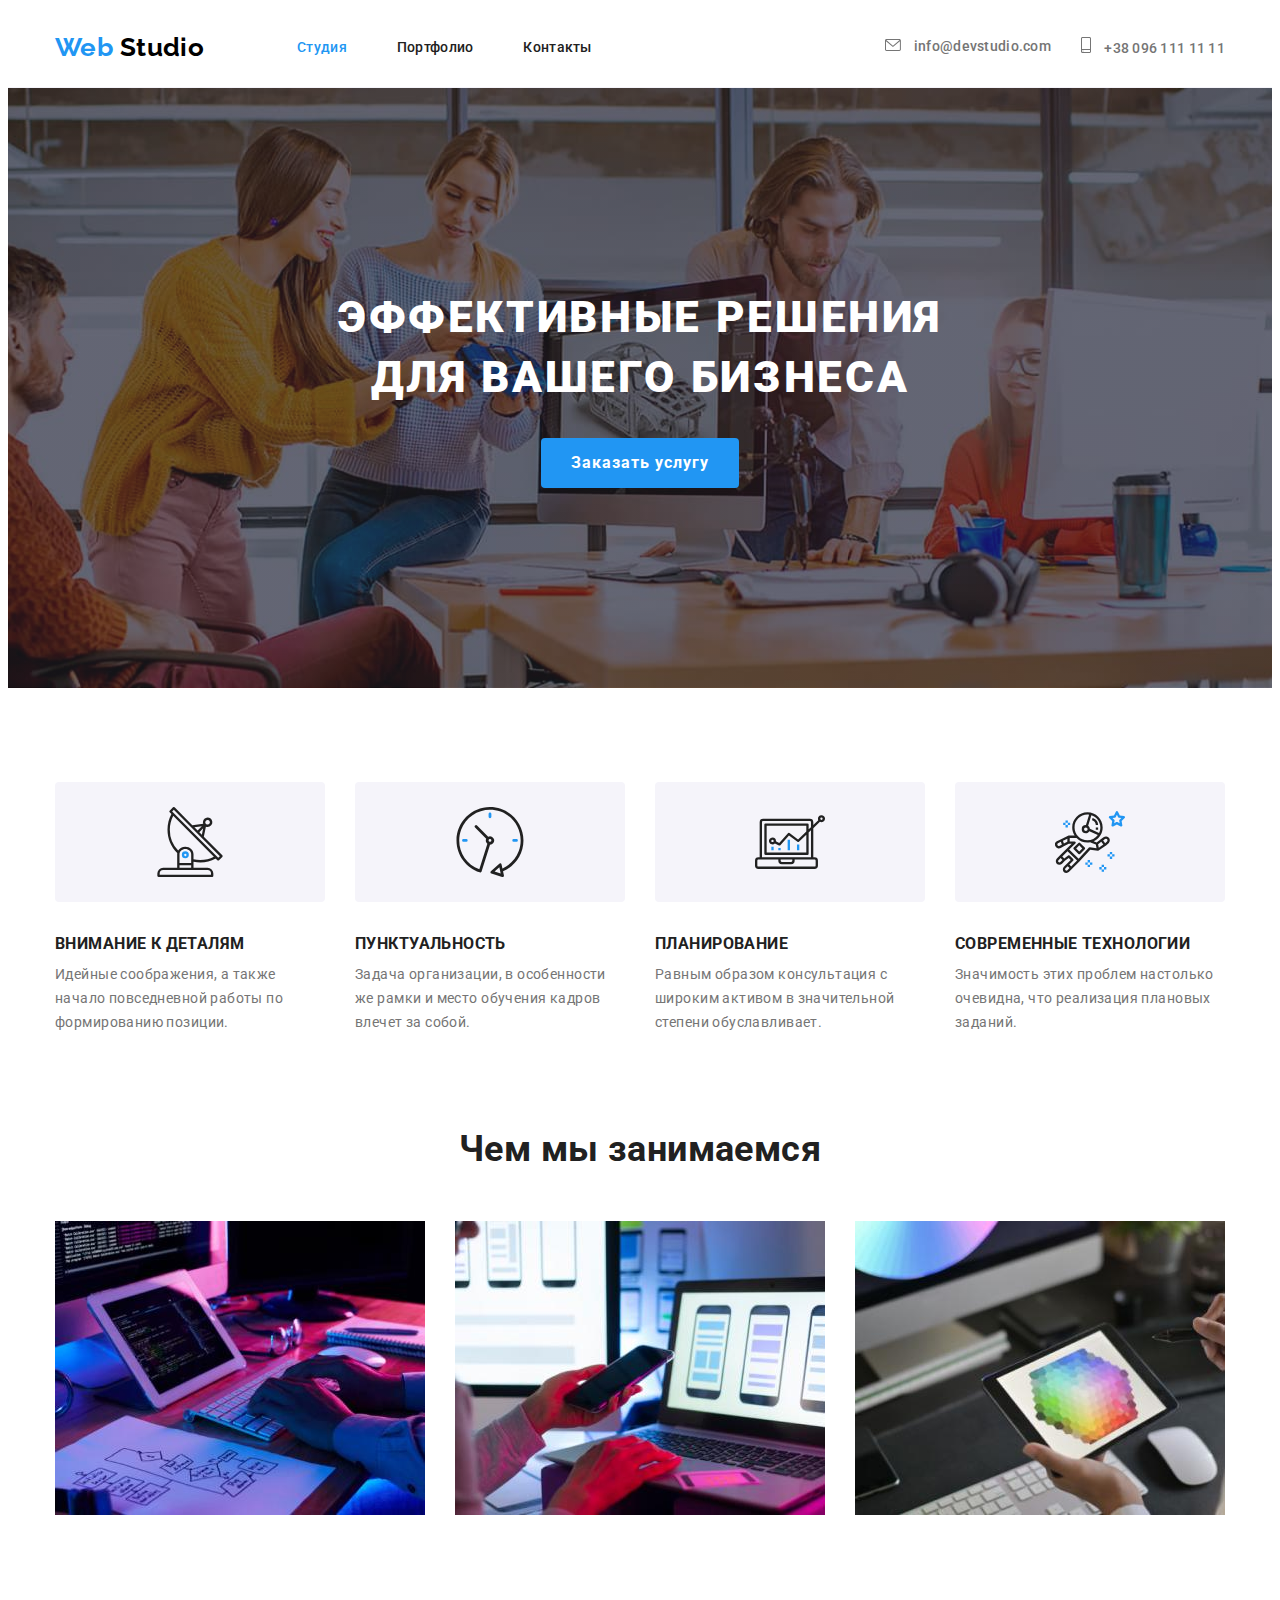
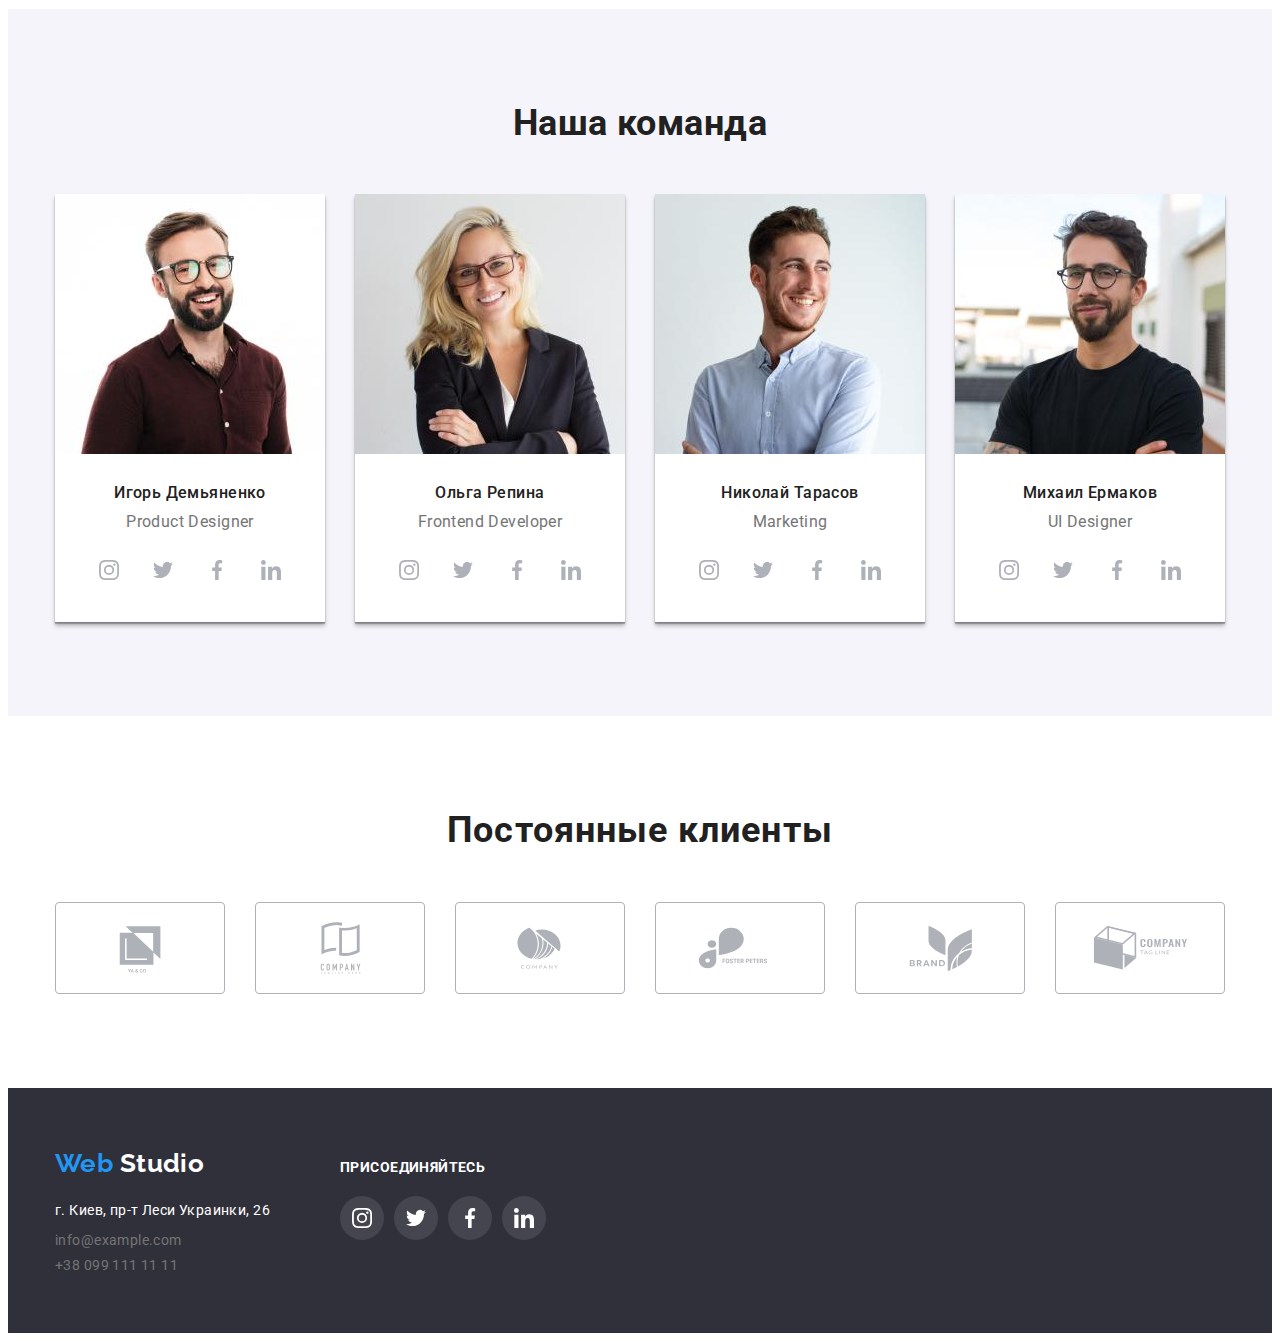
==== index.html @ a91c990f "Клон ДЗ 4" ====
<!DOCTYPE html>
<html lang="ru">
	<head>
		<meta charset="UTF-8" />
		<meta http-equiv="X-UA-Compatible" content="IE=edge" />
		<meta name="viewport" content="width=device-width, initial-scale=1.0" />
		<title>Document</title>
		<link
			href="https://fonts.googleapis.com/css2?family=Raleway:wght@700&family=Roboto:wght@400;500;700;900&display=swap"
			rel="stylesheet"
		/>
		<link rel="stylesheet" href="https://github.com/sindresorhus/modern-normalize/blob/main/modern-normalize.css" />
		<link rel="stylesheet" href="./css/styles.css" />
	</head>

	<body>
		<!----- Хедер ----->
		<header class="header">
			<div class="container">
				<nav class="nav-container">
					<a class="logo logo-header" href="./index.html">
						Web
						<span>Studio</span>
					</a>
					<ul class="site-nav">
						<li class="item">
							<a class="link-nav current" href="./index.html">Студия</a>
						</li>
						<li class="item"><a href="./portfolio.html" class="link-nav">Портфолио</a></li>
						<li class="item"><a href="" class="link-nav">Контакты</a></li>
					</ul>
				</nav>

				<ul class="link">
					<li class="item">
						<a href="mailto:info@devstudio.com" class="address">
							<svg class="icons-header" width="16" height="12">
								<use href="images/sprite.svg#mail-icon"></use>
							</svg>
							info@devstudio.com
						</a>
					</li>
					<li class="item">
						<a href="tel:+380961111111" class="address">
							<svg class="icons-header" width="10" height="16">
								<use href="images/sprite.svg#phone-icon"></use>
							</svg>
							+38 096 111 11 11
						</a>
					</li>
				</ul>
			</div>
		</header>

		<main>
			<!----- Герой ----->
			<section class="hero section hero-bachroung">
				<div class="container">
					<h1 class="hero-title">
						Эффективные решения
						<br />
						для вашего бизнеса
					</h1>
					<button class="hero-button" type="button">Заказать услугу</button>
				</div>
			</section>

			<!----- Особенности ----->
			<section class="section peculiarities">
				<div class="container">
					<h2 class="visually-hidden">Наши преимущества</h2>
					<ul class="card-set">
						<li class="item">
							<svg class="icon-peculiarities" width="70" height="70">
								<use href="images/sprite.svg#antenna"></use>
							</svg>
							<h3 class="peculiarities-title">Внимание к деталям</h3>
							<p class="peculiarities-description">
								Идейные соображения, а также начало повседневной работы по формированию позиции.
							</p>
						</li>

						<li class="item">
							<svg class="icon-peculiarities" width="70" height="70"><use href="images/sprite.svg#clock"></use></svg>
							<h3 class="peculiarities-title">Пунктуальность</h3>
							<p class="peculiarities-description">
								Задача организации, в особенности же рамки и место обучения кадров влечет за собой.
							</p>
						</li>

						<li class="item">
							<svg class="icon-peculiarities" width="70" height="70"><use href="images/sprite.svg#diagram"></use></svg>
							<h3 class="peculiarities-title">Планирование</h3>
							<p class="peculiarities-description">
								Равным образом консультация с широким активом в значительной степени обуславливает.
							</p>
						</li>

						<li class="item">
							<svg class="icon-peculiarities" width="70" height="70">
								<use href="images/sprite.svg#astronaut"></use>
							</svg>
							<h3 class="peculiarities-title">Современные технологии</h3>
							<p class="peculiarities-description">
								Значимость этих проблем настолько очевидна, что реализация плановых заданий.
							</p>
						</li>
					</ul>
				</div>
			</section>

			<!----- Чем мы занимаемся ----->
			<section class="section our-work">
				<div class="container">
					<h2 class="title-work">Чем мы занимаемся</h2>
					<ul class="work-card">
						<li class="item"><img src="./images/box1.jpg" alt="написание кода" width="370" /></li>
						<li class="item">
							<img src="./images/box2.jpg" alt="разработка мобильных приложений" width="370" />
						</li>
						<li class="item"><img src="./images/box3.jpg" alt="дизайн" width="370" /></li>
					</ul>
				</div>
			</section>

			<!----- Наша команда ----->
			<section class="section our-team">
				<div class="container">
					<h2 class="title-team">Наша команда</h2>
					<ul class="team-card">
						<li class="item">
							<img src="./images/ighor-demyanenko.jpg" alt="Игорь Демьяненко" width="270" />
							<div class="text-team">
								<h3 class="name">Игорь Демьяненко</h3>
								<p class="position">Product Designer</p>
								<ul class="icon-list">
									<li class="icon-item">
										<a class="social-link-team" href="">
											<svg class="icon-team" width="20" height="20"><use href="images/sprite.svg#instagram"></use></svg>
										</a>
									</li>
									<li class="icon-item">
										<a class="social-link-team" href="">
											<svg class="icon-team" width="20" height="20"><use href="images/sprite.svg#twitter"></use></svg>
										</a>
									</li>
									<li class="icon-item">
										<a class="social-link-team" href="">
											<svg class="icon-team" width="20" height="20"><use href="images/sprite.svg#facebook"></use></svg>
										</a>
									</li>
									<li class="icon-item">
										<a class="social-link-team" href="">
											<svg class="icon-team" width="20" height="20"><use href="images/sprite.svg#linkedin"></use></svg>
										</a>
									</li>
								</ul>
							</div>
						</li>

						<li class="item">
							<img src="./images/olha-repina.jpg" alt="Ольга Репина" width="270" />
							<div class="text-team">
								<h3 class="name">Ольга Репина</h3>
								<p class="position">Frontend Developer</p>
								<ul class="icon-list">
									<li class="icon-item">
										<a class="social-link-team" href="">
											<svg class="icon-team" width="20" height="20"><use href="images/sprite.svg#instagram"></use></svg>
										</a>
									</li>
									<li class="icon-item">
										<a class="social-link-team" href="">
											<svg class="icon-team" width="20" height="20"><use href="images/sprite.svg#twitter"></use></svg>
										</a>
									</li>
									<li class="icon-item">
										<a class="social-link-team" href="">
											<svg class="icon-team" width="20" height="20"><use href="images/sprite.svg#facebook"></use></svg>
										</a>
									</li>
									<li class="icon-item">
										<a class="social-link-team" href="">
											<svg class="icon-team" width="20" height="20"><use href="images/sprite.svg#linkedin"></use></svg>
										</a>
									</li>
								</ul>
							</div>
						</li>

						<li class="item">
							<img src="./images/nikolai-tarasov.jpg" alt="Николай Тарасов" width="270" />
							<div class="text-team">
								<h3 class="name">Николай Тарасов</h3>
								<p class="position">Marketing</p>
								<ul class="icon-list">
									<li class="icon-item">
										<a class="social-link-team" href="">
											<svg class="icon-team" width="20" height="20"><use href="images/sprite.svg#instagram"></use></svg>
										</a>
									</li>
									<li class="icon-item">
										<a class="social-link-team" href="">
											<svg class="icon-team" width="20" height="20"><use href="images/sprite.svg#twitter"></use></svg>
										</a>
									</li>
									<li class="icon-item">
										<a class="social-link-team" href="">
											<svg class="icon-team" width="20" height="20"><use href="images/sprite.svg#facebook"></use></svg>
										</a>
									</li>
									<li class="icon-item">
										<a class="social-link-team" href="">
											<svg class="icon-team" width="20" height="20"><use href="images/sprite.svg#linkedin"></use></svg>
										</a>
									</li>
								</ul>
							</div>
						</li>

						<li class="item">
							<img src="./images/mihail-ermakov.jpg" alt="Михаил Ермаков" width="270" />
							<div class="text-team">
								<h3 class="name">Михаил Ермаков</h3>
								<p class="position">UI Designer</p>
								<ul class="icon-list">
									<li class="icon-item">
										<a class="social-link-team" href="">
											<svg class="icon-team" width="20" height="20"><use href="images/sprite.svg#instagram"></use></svg>
										</a>
									</li>
									<li class="icon-item">
										<a class="social-link-team" href="">
											<svg class="icon-team" width="20" height="20"><use href="images/sprite.svg#twitter"></use></svg>
										</a>
									</li>
									<li class="icon-item">
										<a class="social-link-team" href="">
											<svg class="icon-team" width="20" height="20"><use href="images/sprite.svg#facebook"></use></svg>
										</a>
									</li>
									<li class="icon-item">
										<a class="social-link-team" href="">
											<svg class="icon-team" width="20" height="20"><use href="images/sprite.svg#linkedin"></use></svg>
										</a>
									</li>
								</ul>
							</div>
						</li>
					</ul>
				</div>
			</section>
		</main>

		<!-- Постоянные клиенты -->

		<section class="section">
			<div class="container clients-container">
				<h2 class="title-clients">Постоянные клиенты</h2>
				<ul class="clients-list">
					<li class="clients-item">
						<a class="client-link" href="">
							<svg class="client-icon" width="106" height="60"><use href="images/sprite.svg#client-logo-1"></use></svg>
						</a>
					</li>
					<li class="clients-item">
						<a class="client-link" href="">
							<svg class="client-icon" width="106" height="60"><use href="images/sprite.svg#client-logo-2"></use></svg>
						</a>
					</li>
					<li class="clients-item">
						<a class="client-link" href="">
							<svg class="client-icon" width="106" height="60"><use href="images/sprite.svg#client-logo-3"></use></svg>
						</a>
					</li>
					<li class="clients-item">
						<a class="client-link" href="">
							<svg class="client-icon" width="106" height="60"><use href="images/sprite.svg#client-logo-4"></use></svg>
						</a>
					</li>
					<li class="clients-item">
						<a class="client-link" href="">
							<svg class="client-icon" width="106" height="60"><use href="images/sprite.svg#client-logo-5"></use></svg>
						</a>
					</li>
					<li class="clients-item">
						<a class="client-link" href="">
							<svg class="client-icon" width="106" height="60"><use href="images/sprite.svg#client-logo-6"></use></svg>
						</a>
					</li>
				</ul>
			</div>
		</section>

		<!----- Футер ----->
		<footer class="footer">
			<div class="container footer-container">
				<div class="address-block">
					<a class="logo-footer" href="./index.html">
						Web
						<span>Studio</span>
					</a>
					<address>
						<ul class="footer-address">
							<li class="link-footer">
								<a
									href="https://www.google.com.ua/maps/place/%D0%B1%D1%83%D0%BB.+%D0%9B%D0%B5%D1%81%D0%B8+%D0%A3%D0%BA%D1%80%D0%B0%D0%B8%D0%BD%D0%BA%D0%B8,+26,+%D0%9A%D0%B8%D0%B5%D0%B2,+02000/@50.4265294,30.5389544,17z/data=!4m13!1m7!3m6!1s0x40d4cf0e033ecbe9:0x57a4dffefec77da0!2z0LHRg9C7LiDQm9C10YHQuCDQo9C60YDQsNC40L3QutC4LCAyNiwg0JrQuNC10LIsIDAyMDAw!3b1!8m2!3d50.4265807!4d30.5383859!3m4!1s0x40d4cf0e033ecbe9:0x57a4dffefec77da0!8m2!3d50.4265807!4d30.5383859?hl=ru&authuser=0"
									class="address-link"
								>
									г. Киев, пр-т Леси Украинки, 26
								</a>
							</li>
							<li class="link-footer">
								<a href="mailto:info@example.com" class="address">info@example.com</a>
							</li>
							<li class="link-footer">
								<a href="tel:+380991111111" class="address">+38 099 111 11 11</a>
							</li>
						</ul>
					</address>
				</div>
				<div class="social-block">
					<p class="subscribe-text">присоединяйтесь</p>
					<ul class="social-list">
						<li class="social-item">
							<a class="social-link" href="">
								<svg class="social-icon" width="20" height="20"><use href="images/sprite.svg#instagram"></use></svg>
							</a>
						</li>
						<li class="social-item">
							<a class="social-link" href="">
								<svg class="social-icon" width="20" height="20"><use href="images/sprite.svg#twitter"></use></svg>
							</a>
						</li>
						<li class="social-item">
							<a class="social-link" href="">
								<svg class="social-icon" width="20" height="20"><use href="images/sprite.svg#facebook"></use></svg>
							</a>
						</li>
						<li class="social-item">
							<a class="social-link" href="">
								<svg class="social-icon" width="20" height="20"><use href="images/sprite.svg#linkedin"></use></svg>
							</a>
						</li>
					</ul>
				</div>
			</div>
		</footer>
	</body>
</html>
---- css/styles.css ----
/* Prymery background color #e5e5e5 */
/* secondary background color #F5F4FA */
/* Titltle color #212121*/
/* Secondary color #757575 */
/* acсent color #2196F3 */
/* color white #ffffff */

:root {
	--background-color: #ffffff;
	--secondary-background-color: #f5f4fa;
	--background-footer-color: #2f303a;
	--title-color: #212121;
	--secondary-text-color: #757575;
	--accent-color: #2196f3;
	--black-logo-color: #000000;
	--border-portfolio-color: #eeeeee;
	--border-client-color: #afb1b8;
	--icon-color: #afb1b8;
	--icon-bacground-color: #44454e;
}

body {
	background-color: var(--background-color);
	color: var(--title-color);
	font-family: Roboto, sans-serif;
	font-size: 14px;
	letter-spacing: 0.03em;
}

ul {
	list-style: none;
	padding-left: 0;
	margin: 0;
}
a {
	text-decoration: none;
}
img {
	display: block;
	max-width: 100%;
	height: auto;
}

h1,
h2,
h3,
h4,
h5,
h6,
p {
	margin: 0;
}
.visually-hidden {
	position: absolute;
	white-space: nowrap;
	width: 1px;
	height: 1px;
	overflow: hidden;
	border: 0;
	padding: 0;
	clip: rect(0 0 0 0);
	clip-path: inset(50%);
	margin: -1px;
}

.container {
	box-sizing: border-box;
	width: 1200px;
	padding-left: 15px;
	padding-right: 15px;

	margin-right: auto;
	margin-left: auto;
}
.section {
	padding-top: 94px;
	padding-bottom: 94px;
}

/* ---------- Хедер ---------- */
.header {
	background-color: var(--background-color);
	border-bottom: 1px solid var(--secondary-background-color);
}
.header .container {
	display: flex;
	align-items: center;
}
.nav-container {
	display: flex;
}

/* ---------- Лого ---------- */
.logo,
.logo-footer {
	color: var(--accent-color);
	font-family: Raleway;
	font-style: normal;
	font-weight: bold;
	font-size: 26px;
	line-height: 1.19;
}
.logo-header {
	display: block;
	margin-top: 24px;
	margin-bottom: 24px;
}
.logo span {
	color: var(--black-logo-color);
}

/* ---------- Ссылки ---------- */
.site-nav {
	display: flex;
	align-items: center;
	margin-left: 93px;
}

/* Алтернативный вариант: .site-nav .item + .item { 
  margin-left 50px}
  применится margin-left
  только к тем, у кого есть сосед сверху в списке
  */

/* Применяется ко всему списку кроме последнего */
.site-nav .item:not(:last-child) {
	margin-right: 50px;
}
.site-nav .link-nav {
	color: var(--title-color);
	font-weight: 500;
	font-size: 14px;
	line-height: 1.14;
	letter-spacing: 0.02em;
}
.site-nav .link-nav:hover,
.site-nav .link-nav:focus {
	color: var(--accent-color);
}

.site-nav .current {
	color: var(--accent-color);
}

/* ---------- Контакты ---------- */
.link {
	display: flex;
	padding-left: 0px;
	margin-left: auto;
	align-items: center;
}
.link .item + .item {
	margin-left: 30px;
}

.link .address {
	display: block;
	color: var(--secondary-text-color);
	font-weight: 500;
	font-size: 14px;
	line-height: 1.14;
	letter-spacing: 0.02em;
}
.link .address:hover,
.link .address:focus {
	color: var(--accent-color);
}
.link .item {
	display: flex;
}
.icons-header {
	margin-right: 10px;
	fill: currentColor;
}
.icons-header:hover,
.icons-header:focus {
	fill: var(--accent-color);
}
/* ---------- СТУДИЯ ---------- */

/* ---------- Герой ---------- */
.hero {
	background-color: var(--background-footer-color);
	padding-top: 200px;
	padding-bottom: 200px;
	background-image: linear-gradient(to right, rgba(47, 48, 58, 0.4), rgba(47, 48, 58, 0.4)), url(../images/hero-img.jpg);
	max-width: 1600px;
	margin: 0 auto 0 auto;
	background-position: center;
	background-size: cover;
}

.hero-title {
	display: block;
	margin: 0;

	color: var(--background-color);
	font-weight: 900;
	font-size: 44px;
	line-height: 1.36;
	text-align: center;
	letter-spacing: 0.06em;
	text-transform: uppercase;
}

/* ---------- Кнопка героя ---------- */
.hero .hero-button {
	display: block;
	border: 0;
	border-radius: 4px;
	padding: 10px 30px;
	margin-top: 30px;
	margin-left: auto;
	margin-right: auto;

	background-color: var(--accent-color);
	color: var(--background-color);
	font-family: Roboto;
	font-weight: bold;
	font-size: 16px;
	line-height: 1.87;
	align-items: center;
	text-align: center;
	letter-spacing: 0.06em;
	cursor: pointer;
}

/* ---------- Особенности ---------- */
.peculiarities {
	padding-bottom: 0;
}
.peculiarities .container {
	display: flex;
	flex-wrap: wrap;
	justify-content: center;
}
.hidden-title {
	margin-left: auto;
	margin-right: auto;
}
.container .card-set {
	display: flex;
	margin: 0 15px;
}
.peculiarities .item:not(:last-child) {
	margin-right: 30px;
}

.peculiarities .peculiarities-title {
	color: var(--title-color);
	font-weight: bold;
	line-height: 1.14;
	text-transform: uppercase;
	margin-top: 30px;
}
.peculiarities .peculiarities-description {
	margin-top: 10px;

	color: var(--secondary-text-color);
	line-height: 1.71;
}
.icon-peculiarities {
	padding: 25px 100px;
	border-radius: 4px;
	background-color: var(--secondary-background-color);
}

/* ---------- Чем мы занимаемся ---------- */
.our-work .container {
	display: flex;
	flex-wrap: wrap;
}
.container .work-card {
	display: flex;
}
.title-work {
	margin-left: auto;
	margin-right: auto;
}
.work-card .item {
	margin-top: 50px;
}
.work-card .item:not(:last-child) {
	margin-right: 30px;
}
.our-work .title-work,
.our-team .title-team {
	color: var(--title-color);
	font-weight: bold;
	font-size: 36px;
	line-height: 1.16;
	text-align: center;
}

/* ---------- Наша команда ---------- */
.our-team {
	background-color: var(--secondary-background-color);
}

.our-team .container {
	display: flex;
	flex-wrap: wrap;
}
.container .title-team {
	margin-left: auto;
	margin-right: auto;
}
.container .team-card {
	display: flex;
	margin-top: 50px;
}
.team-card .item:not(:last-child) {
	margin-right: 30px;
}
.team-card .item {
	box-shadow: 0px 2px 1px 0px rgba(0, 0, 0, 0.2), 0px 1px 1px 0px rgba(0, 0, 0, 0.14),
		0px 4px 4px 0px rgba(0, 0, 0, 0.25);
}
.text-team {
	padding-top: 30px;
	padding-bottom: 30px;
	border-radius: 0 0 4px 4px;
	background-color: var(--background-color);
}
.our-team .name {
	color: var(--title-color);
	font-weight: 500;
	font-size: 16px;
	line-height: 1.18;
	text-align: center;
}
.our-team .position {
	margin-top: 10px;

	color: var(--secondary-text-color);
	font-size: 16px;
	line-height: 1.18;
	text-align: center;
}
.icon-list {
	display: flex;
	margin: 16px 32px 0 32px;
}
.social-link-team {
	fill: var(--icon-color);
	display: block;
	box-sizing: border-box;
	background-color: var(--background-color);
	width: 44px;
	height: 44px;
	padding: 12px;
	border-radius: 50%;
}

.icon-item:not(:last-child) {
	margin-right: 10px;
}
.social-link-team:hover,
.social-link-team:focus {
	background-color: var(--accent-color);
	fill: var(--background-color);
}

/* ---------- Постоянные клиенты ---------- */

.title-clients {
	margin-bottom: 50px;
	font-family: Roboto;
	font-style: normal;
	font-weight: bold;
	font-size: 36px;
	line-height: 1.16;
	text-align: center;
	letter-spacing: 0.03em;
}
.clients-list {
	display: flex;
	justify-content: space-between;
}
.clients-item:not(:last-child) {
	margin-right: 30px;
}
.client-link {
	fill: var(--icon-color);
	display: block;
	box-sizing: border-box;
	width: 170px;
	height: 92px;
	padding: 16px 32px;
	align-items: center;
	border-radius: 4px;
	border: 1px solid var(--border-client-color);
}
.client-link:hover,
.client-link:focus {
	border-color: var(--accent-color);
	fill: var(--accent-color);
}

/* ---------- ПОРТФОЛИО ---------- */

/* ---------- Фильтр ---------- */
.project-buttons .container {
	display: flex;
	flex-wrap: wrap;
}

.buttons-container .buttons-list {
	display: flex;
	justify-content: center;
}
.buttons-container {
	padding-bottom: 16px;
	margin-left: auto;
	margin-right: auto;
}

.buttons-list .buttons-item:not(:last-child) {
	margin-right: 8px;
}
.buttons-list .button {
	display: block;
	border: 0;
	border-radius: 4px;
	padding: 6px 22px;

	color: var(--title-color);
	background-color: var(--secondary-background-color);
	font-weight: 500;
	font-size: 16px;
	line-height: 1.62;
	text-align: center;
	letter-spacing: 0.03em;
	cursor: pointer;
}
.buttons-list .button:hover,
.buttons-list .button:focus {
	background-color: var(--accent-color);
	color: var(--background-color);
	box-shadow: 0px 2px 2px 0px rgba(0, 0, 0, 0.12), 0px 1px 2px 0px rgba(0, 0, 0, 0.08),
		0px 3px 1px 0px rgba(0, 0, 0, 0.1);
}

/*---------- Проекты ---------- */
.container .project-list {
	display: flex;
	flex-wrap: wrap;

	margin-right: -30px;
}

.project-list .project-item {
	margin-right: 30px;
	margin-top: 30px;
	flex-basis: calc(100% / 3 - 30px);
}
.project-link {
	display: block;
}
.project-link:hover,
.project-link:focus {
	box-shadow: 1px 4px 6px 0px rgba(0, 0, 0, 0.16), 0px 4px 4px 0px rgba(0, 0, 0, 0.06),
		0px 1px 1px 0px rgba(0, 0, 0, 0.12);
}
.object-text {
	border-left: 1px solid var(--border-portfolio-color);
	border-bottom: 1px solid var(--border-portfolio-color);
	border-right: 1px solid var(--border-portfolio-color);
	padding: 20px 24px;
}

.project-list .title {
	color: var(--title-color);
	font-weight: bold;
	font-size: 18px;
	line-height: 2;
	letter-spacing: 0.06em;
}

.project-list .meaning {
	margin-top: 4px;

	color: var(--secondary-text-color);
	font-size: 16px;
	line-height: 1.87;
	letter-spacing: 0.03em;
}

/* ---------- Футер ---------- */
footer {
	padding-top: 60px;
	padding-bottom: 60px;
	background-color: var(--background-footer-color);
}
.footer-container {
	display: flex;
}
.logo-footer {
	display: block;
}
.footer-address {
	margin-top: 20px;
	margin-right: 70px;
}
.footer-address .link-footer:not(:first-child) {
	margin-top: 9px;
}

.logo-footer span {
	color: var(--background-color);
}
.address-link {
	color: var(--background-color);
	font-style: normal;
	line-height: 1.71;
}
.address-link:hover,
.address-link:focus {
	color: var(--accent-color);
}
.footer .address {
	color: var(--secondary-text-color);
	font-style: normal;
	line-height: 1.71px;
}
.footer .address:hover,
.footer .address:focus {
	color: var(--accent-color);
}

.subscribe-text {
	padding-top: 12px;
	color: var(--background-color);
	font-family: Roboto;
	font-style: normal;
	font-weight: bold;
	font-size: 14px;
	line-height: 1.14;
	letter-spacing: 0.03em;
	text-transform: uppercase;
}
.social-list {
	display: flex;
	margin-top: 20px;
}
.social-link {
	display: block;
	box-sizing: border-box;
	background-color: var(--icon-bacground-color);
	width: 44px;
	height: 44px;
	padding: 12px;
	border-radius: 50%;
}

.social-icon {
	fill: var(--background-color);
}
.social-item:not(:last-child) {
	margin-right: 10px;
}
.social-link:hover,
.social-link:focus {
	background-color: var(--accent-color);
}
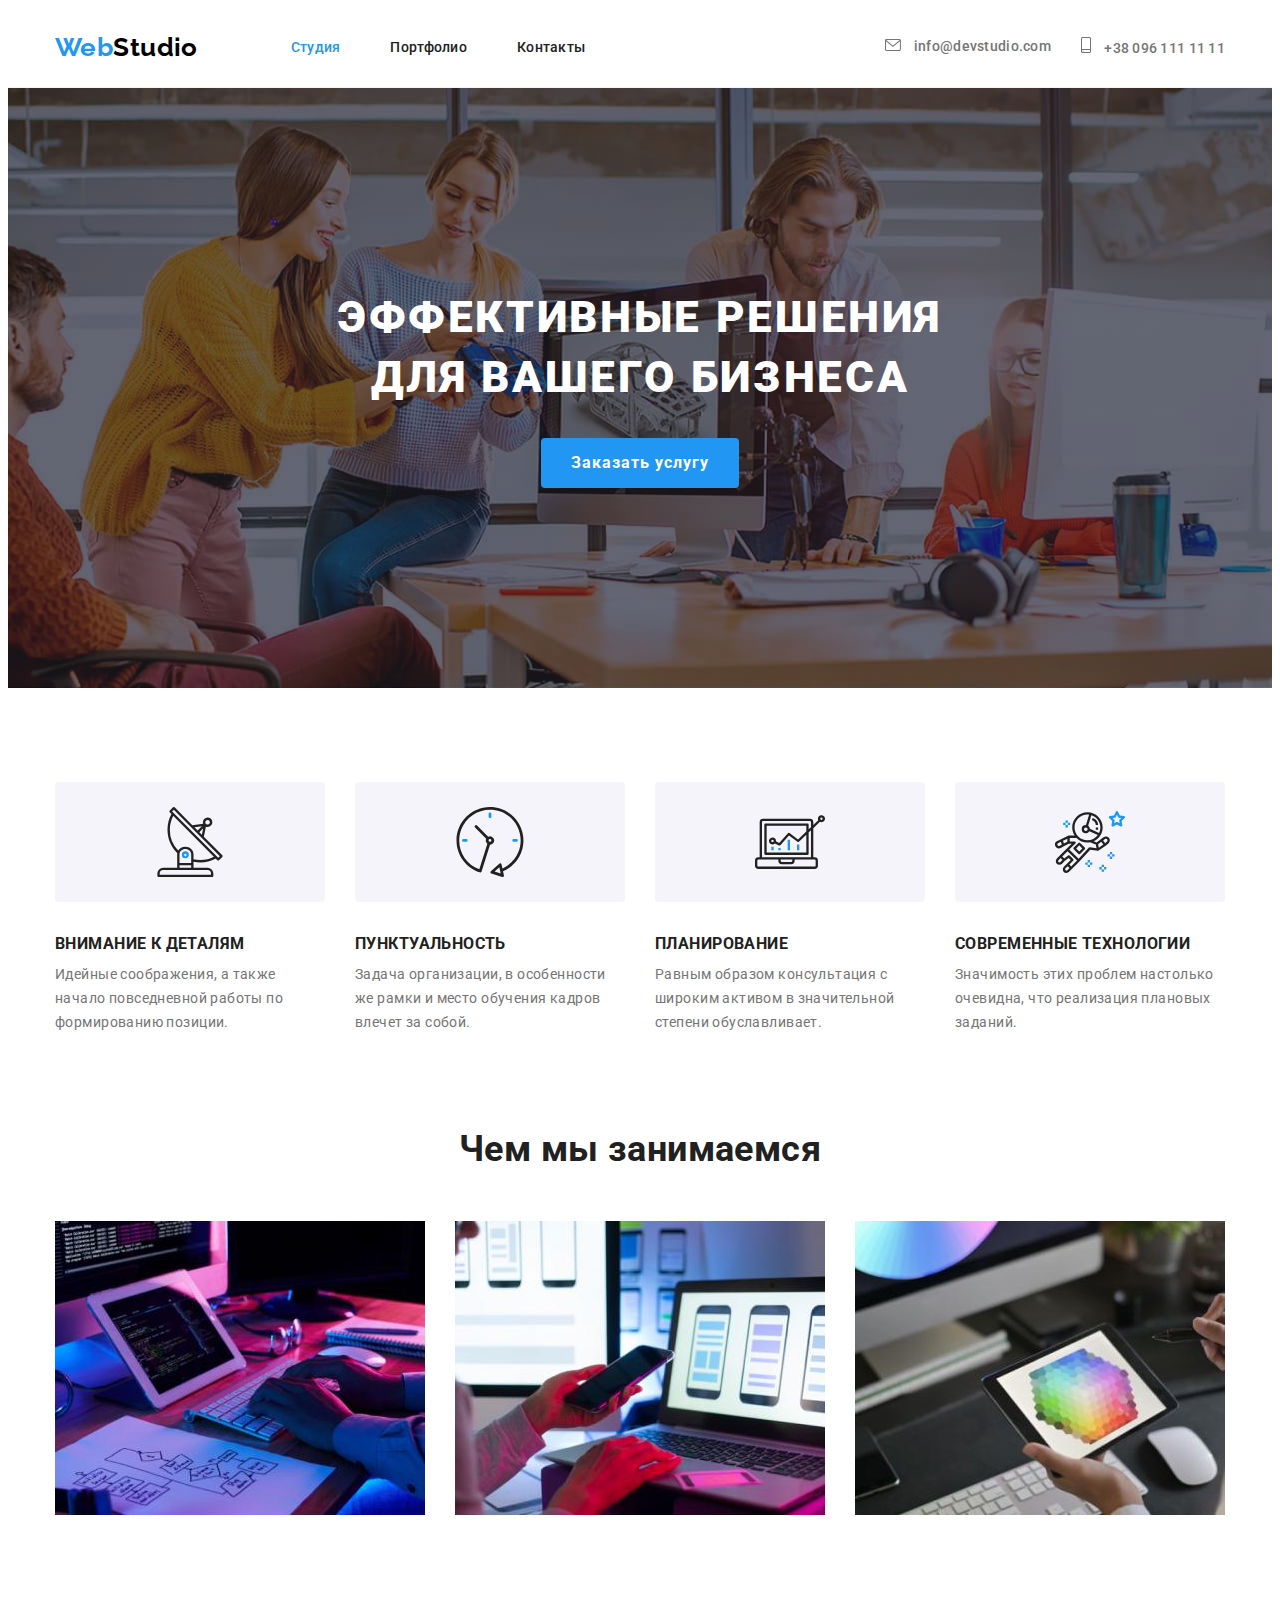
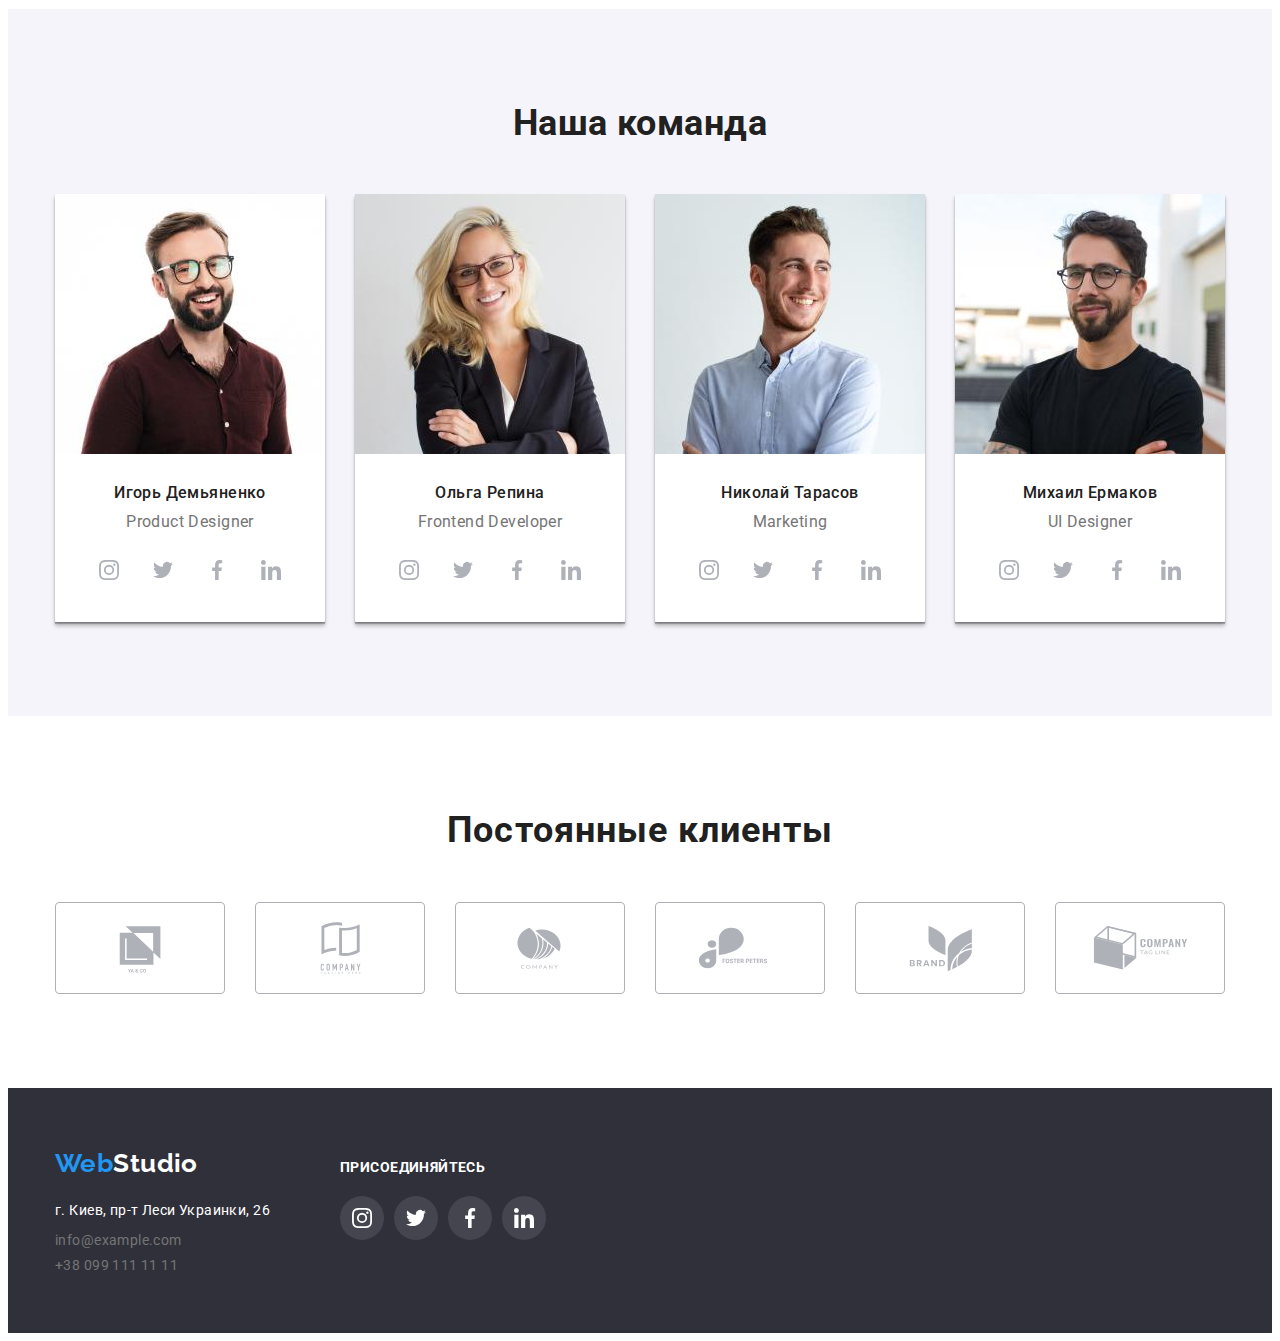
==== commit ef43afdc: "Меняет настройки притера" ====
--- a/index.html
+++ b/index.html
@@ -19,8 +19,7 @@
 			<div class="container">
 				<nav class="nav-container">
 					<a class="logo logo-header" href="./index.html">
-						Web
-						<span>Studio</span>
+						Web<span>Studio</span>
 					</a>
 					<ul class="site-nav">
 						<li class="item">
@@ -297,8 +296,7 @@
 			<div class="container footer-container">
 				<div class="address-block">
 					<a class="logo-footer" href="./index.html">
-						Web
-						<span>Studio</span>
+						Web<span>Studio</span>
 					</a>
 					<address>
 						<ul class="footer-address">
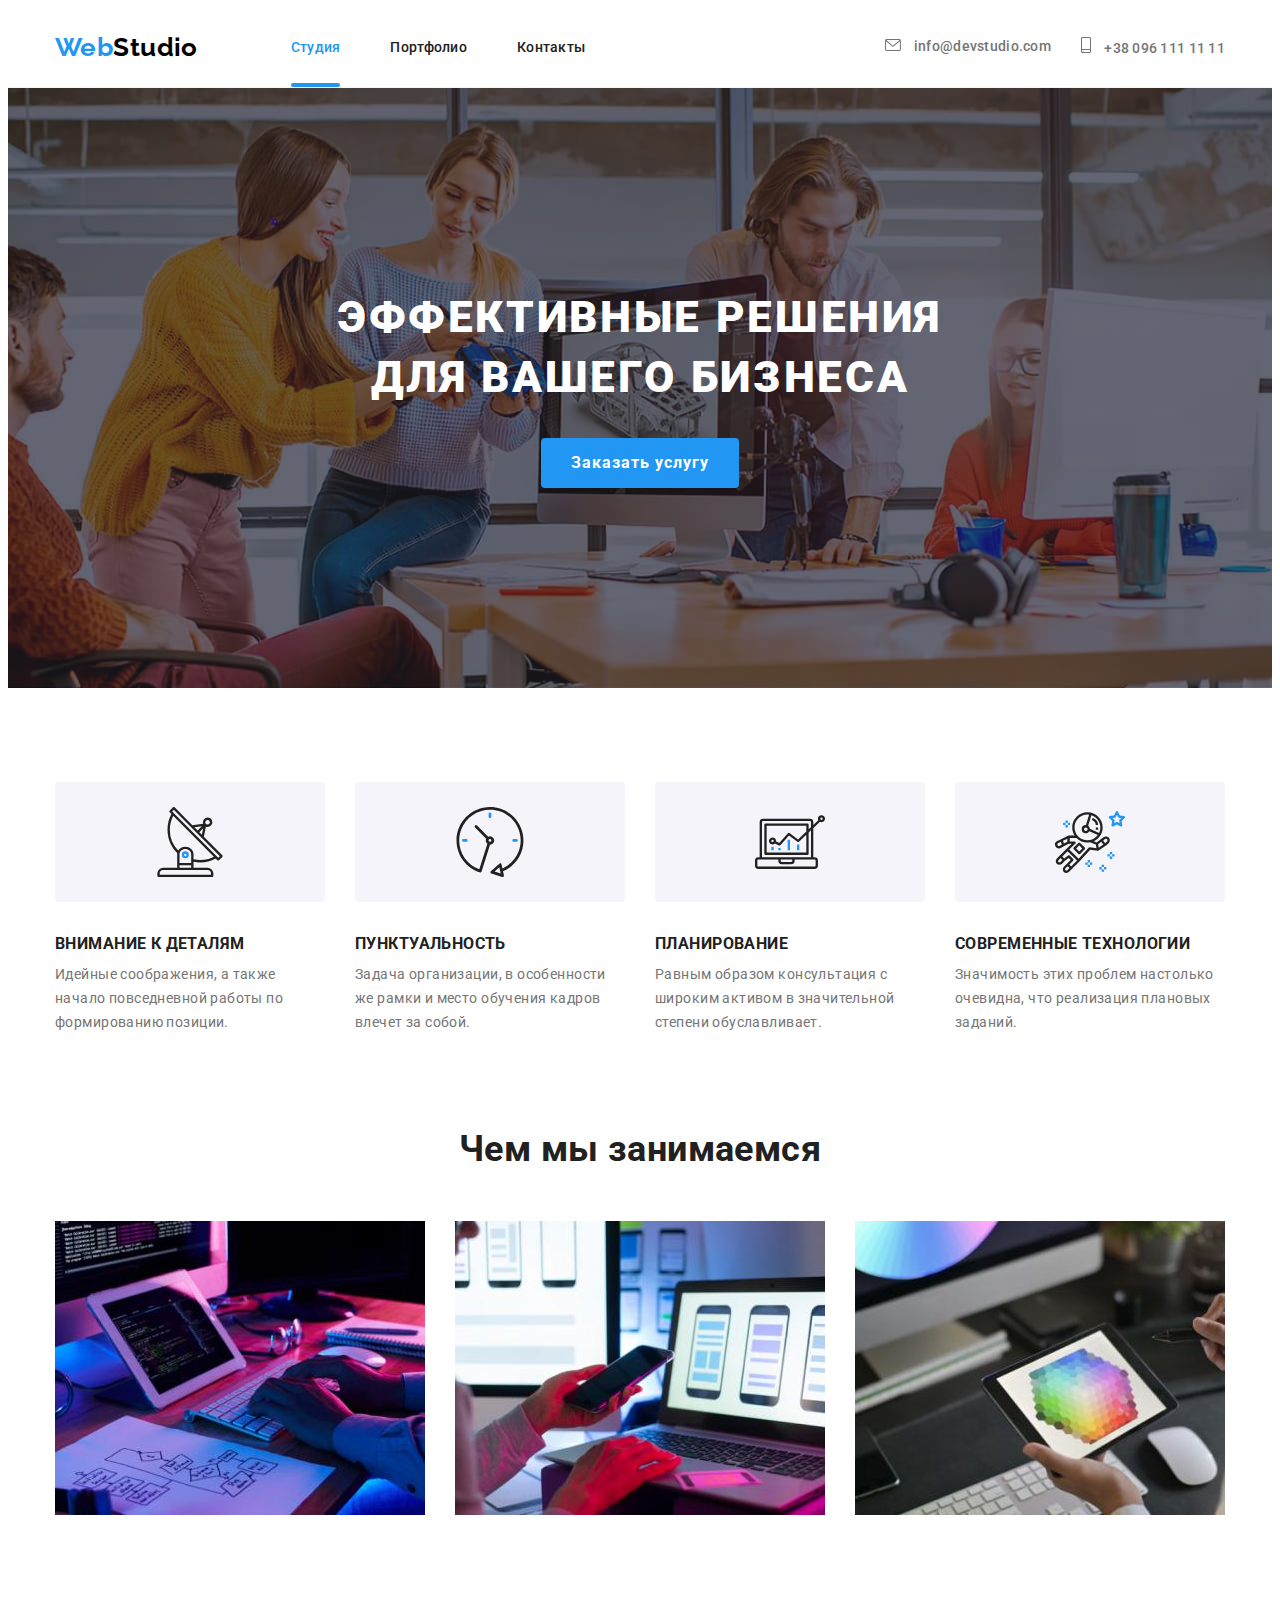
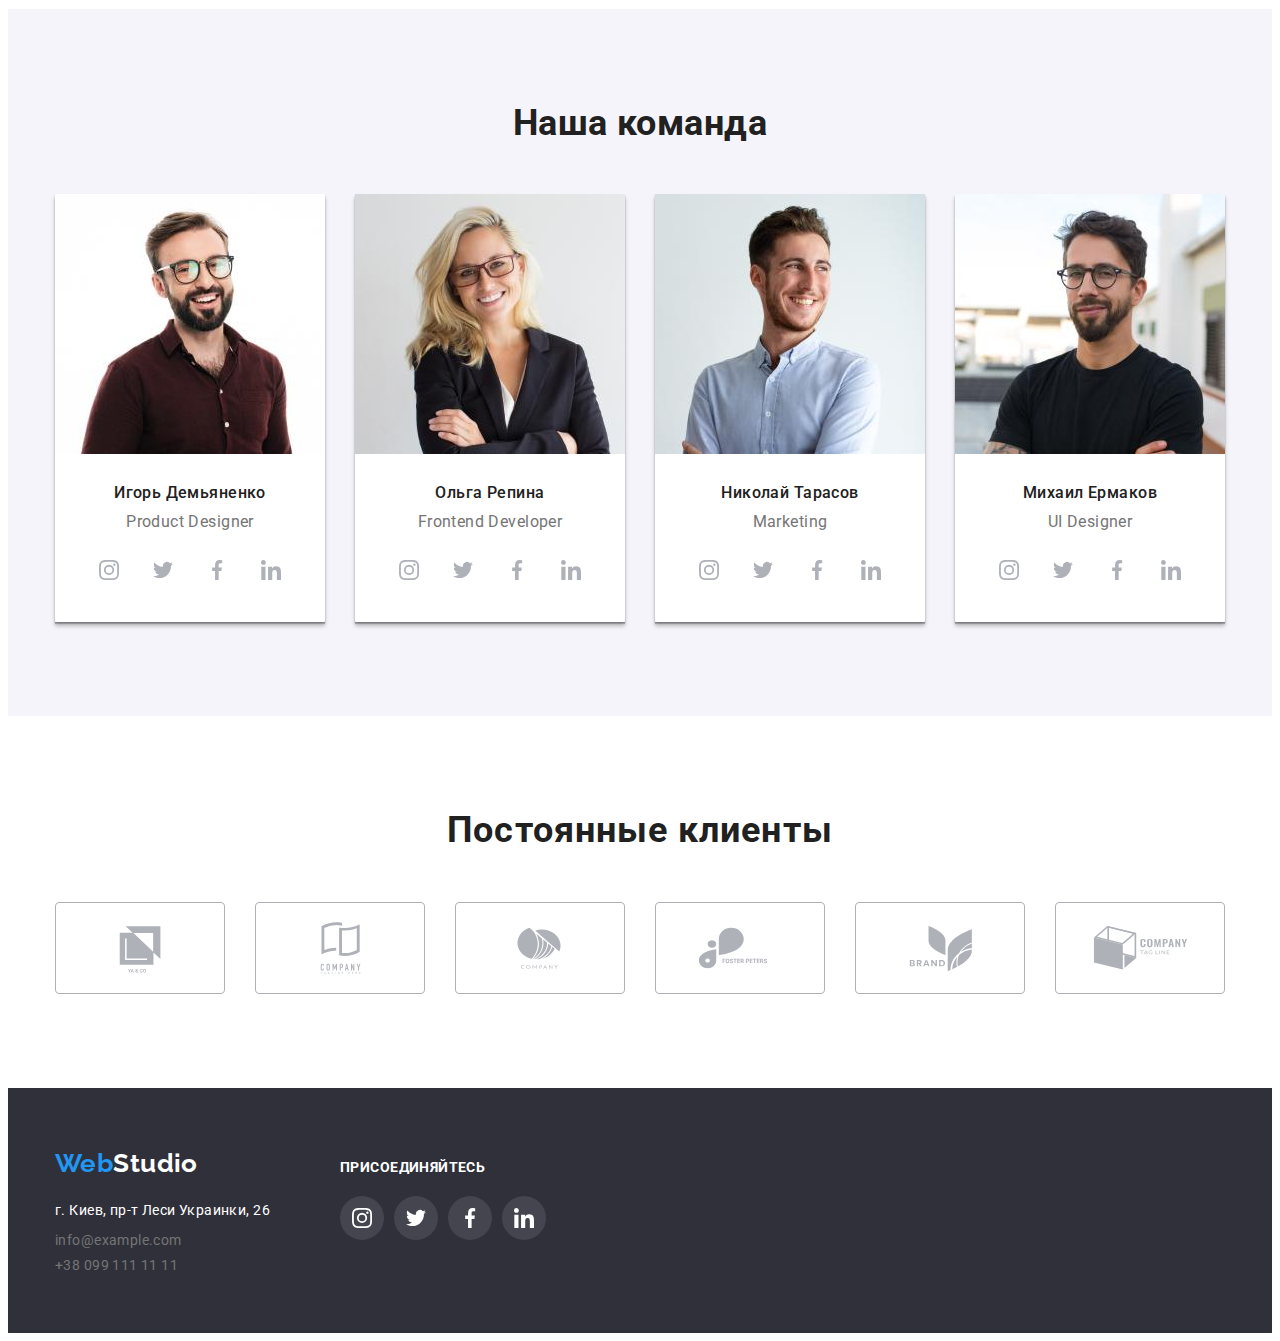
==== commit d165aa8f: "Добавляет модальное окно и всплывающие окна" ====
--- a/index.html
+++ b/index.html
@@ -60,7 +60,7 @@
 						<br />
 						для вашего бизнеса
 					</h1>
-					<button class="hero-button" type="button">Заказать услугу</button>
+					<button class="hero-button" type="button" data-modal-open>Заказать услугу</button>
 				</div>
 			</section>
 
@@ -344,5 +344,16 @@
 				</div>
 			</div>
 		</footer>
+
+		<!----- Модальное окно ----->
+		<div class="backdrop is-hidden" data-modal>
+					<div class="modal">
+						<p>Lorem ipsum dolor sit amet consectetur adipisicing elit. Tempora odit, dolor repellat rem laboriosam id, architecto, pariatur qui dolorum assumenda voluptas ratione similique ipsa voluptatem cupiditate modi impedit! Enim necessitatibus ad minima aliquam perspiciatis veritatis excepturi eligendi, adipisci quia odit rem totam laudantium fuga explicabo! Sequi aliquam rerum vitae odio deleniti neque iure, non quam ducimus blanditiis numquam exercitationem molestiae, porro fugiat doloribus nisi quae voluptates accusantium repellat, cum mollitia laboriosam possimus ea! Laudantium nemo, atque, qui voluptate totam ducimus, temporibus quam consequatur assumenda delectus ullam! Fugiat molestias dolorem possimus odio, vitae voluptates omnis, deserunt asperiores eveniet illo laudantium? Enim?</p>
+					<svg class="close-icon" data-modal-close><use href="images/sprite.svg#close-icon"></use></svg>
+					</div>
+					
+				</div>
+
+		<script src="./js/modal.js"></script>
 	</body>
 </html>
--- a/css/styles.css
+++ b/css/styles.css
@@ -17,6 +17,10 @@
 	--border-client-color: #afb1b8;
 	--icon-color: #afb1b8;
 	--icon-bacground-color: #44454e;
+	--backdrop-color: #00000033;
+	--bacground-activ-window: #2196F3E5;
+	--animation-timing: cubic-bezier(0.4, 0, 0.2, 1);
+
 }
 
 body {
@@ -111,6 +115,7 @@
 
 /* ---------- Ссылки ---------- */
 .site-nav {
+
 	display: flex;
 	align-items: center;
 	margin-left: 93px;
@@ -127,6 +132,9 @@
 	margin-right: 50px;
 }
 .site-nav .link-nav {
+	position: relative;
+	padding-top: 20px;
+	padding-bottom: 32px;
 	color: var(--title-color);
 	font-weight: 500;
 	font-size: 14px;
@@ -140,6 +148,32 @@
 
 .site-nav .current {
 	color: var(--accent-color);
+}
+
+.current.link-nav::after {
+	transform: scaleX(1);
+}
+/* ---------- Подчеркивание меню ---------- */
+
+
+.link-nav::after {
+	position: absolute;
+	content: "";
+	display: block;
+
+	width: 100%;
+	height: 4px;
+	left: 0;
+	bottom: 0;
+	border-radius: 2px;
+	background-color: var(--accent-color);
+
+	transform: scaleX(0);
+	transition: transform 250ms var(--animation-timing);
+}
+
+.link-nav:hover::after {
+	transform: scaleX(1);
 }
 
 /* ---------- Контакты ---------- */
@@ -456,6 +490,7 @@
 }
 .project-link {
 	display: block;
+
 }
 .project-link:hover,
 .project-link:focus {
@@ -485,6 +520,55 @@
 	line-height: 1.87;
 	letter-spacing: 0.03em;
 }
+/* ---------- Всплывающее окно ---------- */
+
+.project-img {
+	position: relative;
+	overflow: hidden;
+}
+.project-img::before {
+	display: block;
+	position: absolute;
+	content: "";
+	top: 0;
+	left: 0;
+	
+	width: 100%;
+	height: 100%;
+
+	transform: translateY(100%);
+	background-color: var(--bacground-activ-window);
+
+	transition: transform 250ms cubic-bezier(0.4, 0, 0.2, 1);
+}
+.project-link:hover .project-img::before {
+	transform: translateY(0);
+}
+
+.window-action {
+	position: absolute;
+	top: 0;
+	left: 0;
+
+	padding: 63px 24px;
+	transform: translateY(100%);
+
+transition: transform 250ms cubic-bezier(0.4, 0, 0.2, 1);
+}
+
+.project-link:hover .window-action {
+transform: translateY(0);
+}
+
+.window-action-text {
+
+	font-size: 18px;
+	line-height: 1.56;
+	letter-spacing: 0.03em;
+
+	color: var(--background-color);
+}
+
 
 /* ---------- Футер ---------- */
 footer {
@@ -563,3 +647,59 @@
 .social-link:focus {
 	background-color: var(--accent-color);
 }
+
+/* ---------- Модальное окно ---------- */
+
+.backdrop {
+	position: fixed;
+	top: 0;
+	left: 0;
+	width: 100%;
+	height: 100%;
+	background-color: var(--backdrop-color);
+
+	opacity: 1;
+	transition: opacity 250ms linear;
+	
+	
+}
+.backdrop.is-hidden {
+	opacity: 0;
+	pointer-events: none;
+	
+}
+
+.backdrop.is-hidden .modal {
+	transform: translate(-50%, -50%) scale(0);
+}
+
+.modal {
+	position: absolute;
+	top: 50%;
+	left: 50%;
+	
+
+	width: 528px;
+	height: 581px;
+	padding: 45px 15px 15px 15px;
+
+	border-radius: 4px;
+	background-color: var(--background-color);
+	box-shadow: 0px 1px 3px rgba(0, 0, 0, 0.12), 0px 1px 1px rgba(0, 0, 0, 0.14), 0px 2px 1px rgba(0, 0, 0, 0.2);
+
+transform: translate(-50%, -50%) scale(1);
+transition: transform 250ms linear;
+
+}
+.close-icon {
+	position: absolute;
+	top: 8px;
+	right: 8px;
+
+	width: 30px;
+	height: 30px;
+
+	cursor: pointer;
+	
+
+}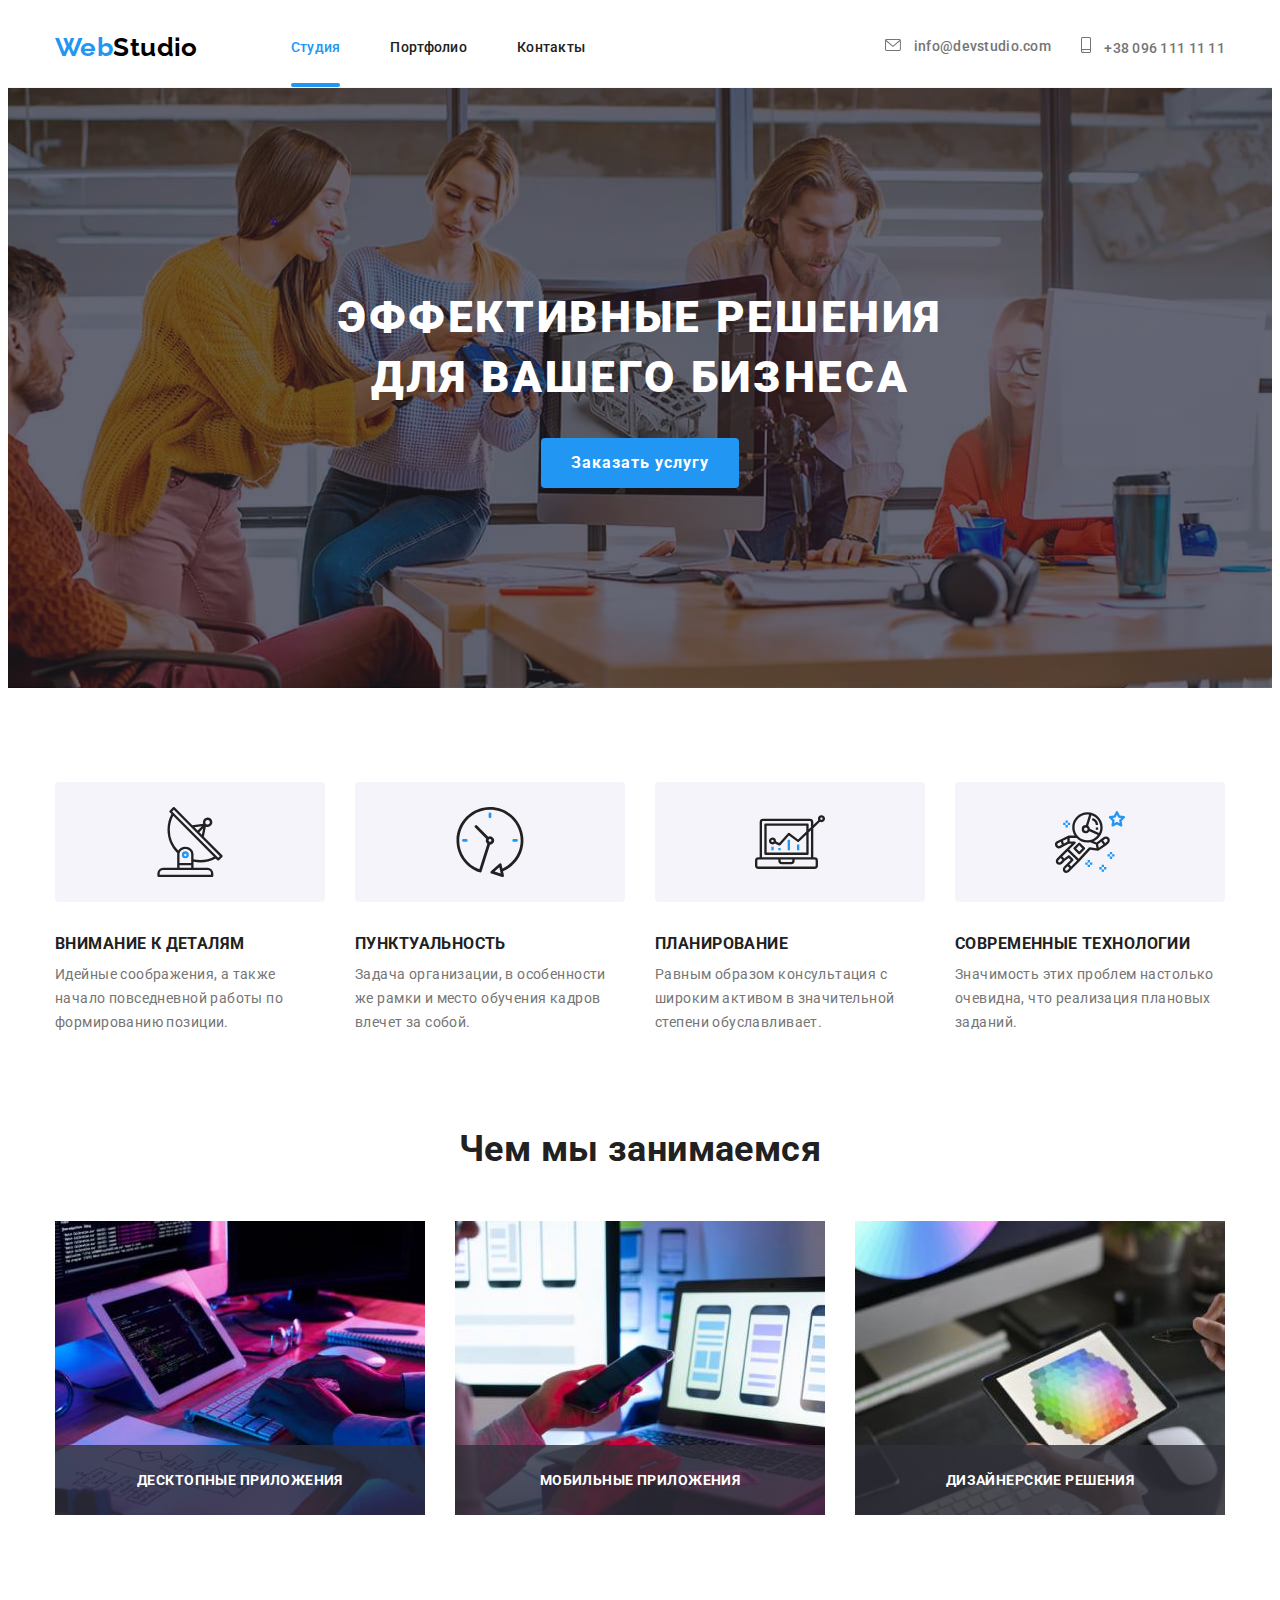
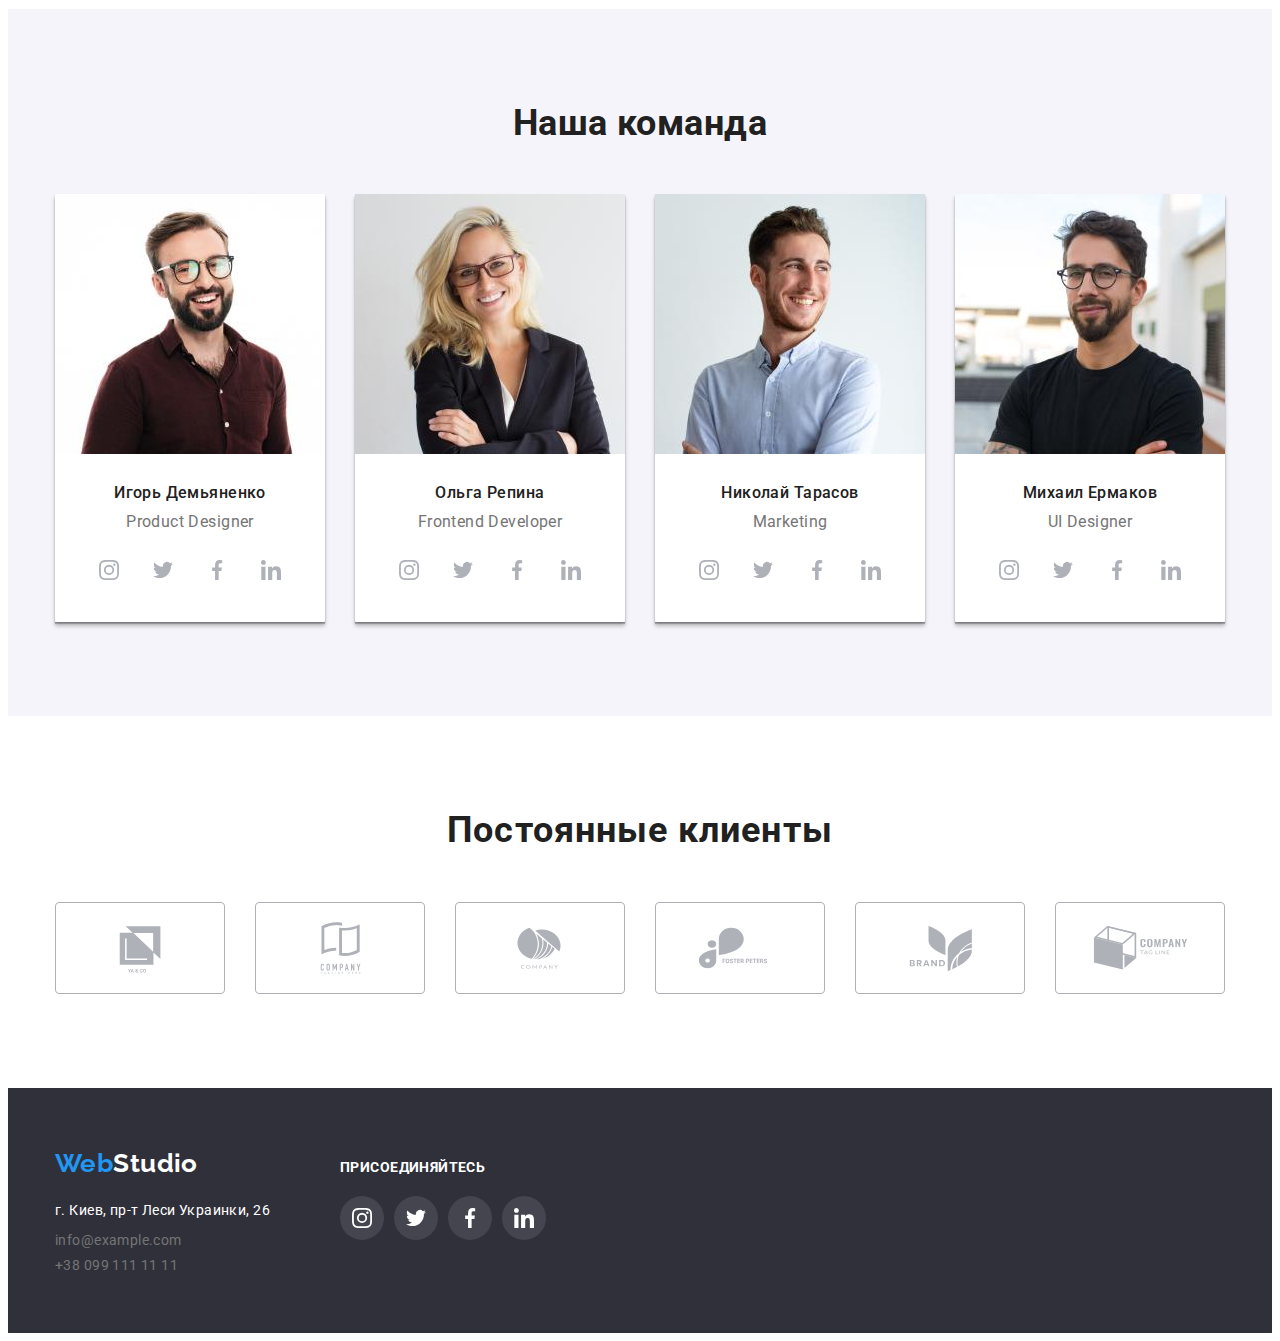
==== commit f44cc97e: "Добавляет текстовые вставки в раздел "чем мы занимаемся"" ====
--- a/index.html
+++ b/index.html
@@ -109,15 +109,18 @@
 			</section>
 
 			<!----- Чем мы занимаемся ----->
-			<section class="section our-work">
+					<section class="section our-work">
 				<div class="container">
 					<h2 class="title-work">Чем мы занимаемся</h2>
 					<ul class="work-card">
-						<li class="item"><img src="./images/box1.jpg" alt="написание кода" width="370" /></li>
-						<li class="item">
-							<img src="./images/box2.jpg" alt="разработка мобильных приложений" width="370" />
-						</li>
-						<li class="item"><img src="./images/box3.jpg" alt="дизайн" width="370" /></li>
+						<li class="item"><img src="./images/box1.jpg" alt="написание кода" width="370" />
+						<p class="item-text">Десктопные приложения</p></li>
+						<li class="item">
+						<img src="./images/box2.jpg" alt="разработка мобильных приложений" width="370" />
+						<p class="item-text">Мобильные приложения</p>
+						</li>
+						<li class="item"><img src="./images/box3.jpg" alt="дизайн" width="370" />
+						<p class="item-text">Дизайнерские решения</p></li>
 					</ul>
 				</div>
 			</section>
@@ -134,22 +137,22 @@
 								<p class="position">Product Designer</p>
 								<ul class="icon-list">
 									<li class="icon-item">
-										<a class="social-link-team" href="">
+										<a class="social-link-team" href="https://www.instagram.com/challenge/?next=/" target="_blank">
 											<svg class="icon-team" width="20" height="20"><use href="images/sprite.svg#instagram"></use></svg>
 										</a>
 									</li>
 									<li class="icon-item">
-										<a class="social-link-team" href="">
+										<a class="social-link-team" href="https://twitter.com/?lang=ru" target="_blank">
 											<svg class="icon-team" width="20" height="20"><use href="images/sprite.svg#twitter"></use></svg>
 										</a>
 									</li>
 									<li class="icon-item">
-										<a class="social-link-team" href="">
+										<a class="social-link-team" href="https://www.facebook.com/" target="_blank">
 											<svg class="icon-team" width="20" height="20"><use href="images/sprite.svg#facebook"></use></svg>
 										</a>
 									</li>
 									<li class="icon-item">
-										<a class="social-link-team" href="">
+										<a class="social-link-team" href="https://www.linkedin.com/" target="_blank">
 											<svg class="icon-team" width="20" height="20"><use href="images/sprite.svg#linkedin"></use></svg>
 										</a>
 									</li>
@@ -164,22 +167,22 @@
 								<p class="position">Frontend Developer</p>
 								<ul class="icon-list">
 									<li class="icon-item">
-										<a class="social-link-team" href="">
+										<a class="social-link-team" href="https://www.instagram.com/challenge/?next=/" target="_blank">
 											<svg class="icon-team" width="20" height="20"><use href="images/sprite.svg#instagram"></use></svg>
 										</a>
 									</li>
 									<li class="icon-item">
-										<a class="social-link-team" href="">
+										<a class="social-link-team" href="https://twitter.com/?lang=ru" target="_blank">
 											<svg class="icon-team" width="20" height="20"><use href="images/sprite.svg#twitter"></use></svg>
 										</a>
 									</li>
 									<li class="icon-item">
-										<a class="social-link-team" href="">
+										<a class="social-link-team" href="https://www.facebook.com/" target="_blank">
 											<svg class="icon-team" width="20" height="20"><use href="images/sprite.svg#facebook"></use></svg>
 										</a>
 									</li>
 									<li class="icon-item">
-										<a class="social-link-team" href="">
+										<a class="social-link-team" href="https://www.linkedin.com/" target="_blank">
 											<svg class="icon-team" width="20" height="20"><use href="images/sprite.svg#linkedin"></use></svg>
 										</a>
 									</li>
@@ -194,22 +197,22 @@
 								<p class="position">Marketing</p>
 								<ul class="icon-list">
 									<li class="icon-item">
-										<a class="social-link-team" href="">
+										<a class="social-link-team" href="https://www.instagram.com/challenge/?next=/" target="_blank">
 											<svg class="icon-team" width="20" height="20"><use href="images/sprite.svg#instagram"></use></svg>
 										</a>
 									</li>
 									<li class="icon-item">
-										<a class="social-link-team" href="">
+										<a class="social-link-team" href="https://twitter.com/?lang=ru" target="_blank">
 											<svg class="icon-team" width="20" height="20"><use href="images/sprite.svg#twitter"></use></svg>
 										</a>
 									</li>
 									<li class="icon-item">
-										<a class="social-link-team" href="">
+										<a class="social-link-team" href="https://www.facebook.com/" target="_blank">
 											<svg class="icon-team" width="20" height="20"><use href="images/sprite.svg#facebook"></use></svg>
 										</a>
 									</li>
 									<li class="icon-item">
-										<a class="social-link-team" href="">
+										<a class="social-link-team" href="https://www.linkedin.com/" target="_blank">
 											<svg class="icon-team" width="20" height="20"><use href="images/sprite.svg#linkedin"></use></svg>
 										</a>
 									</li>
@@ -224,22 +227,22 @@
 								<p class="position">UI Designer</p>
 								<ul class="icon-list">
 									<li class="icon-item">
-										<a class="social-link-team" href="">
+										<a class="social-link-team" href="https://www.instagram.com/challenge/?next=/" target="_blank">
 											<svg class="icon-team" width="20" height="20"><use href="images/sprite.svg#instagram"></use></svg>
 										</a>
 									</li>
 									<li class="icon-item">
-										<a class="social-link-team" href="">
+										<a class="social-link-team" href="https://twitter.com/?lang=ru" target="_blank">
 											<svg class="icon-team" width="20" height="20"><use href="images/sprite.svg#twitter"></use></svg>
 										</a>
 									</li>
 									<li class="icon-item">
-										<a class="social-link-team" href="">
+										<a class="social-link-team" href="https://www.facebook.com/" target="_blank">
 											<svg class="icon-team" width="20" height="20"><use href="images/sprite.svg#facebook"></use></svg>
 										</a>
 									</li>
 									<li class="icon-item">
-										<a class="social-link-team" href="">
+										<a class="social-link-team" href="https://www.linkedin.com/" target="_blank">
 											<svg class="icon-team" width="20" height="20"><use href="images/sprite.svg#linkedin"></use></svg>
 										</a>
 									</li>
@@ -302,7 +305,7 @@
 						<ul class="footer-address">
 							<li class="link-footer">
 								<a
-									href="https://www.google.com.ua/maps/place/%D0%B1%D1%83%D0%BB.+%D0%9B%D0%B5%D1%81%D0%B8+%D0%A3%D0%BA%D1%80%D0%B0%D0%B8%D0%BD%D0%BA%D0%B8,+26,+%D0%9A%D0%B8%D0%B5%D0%B2,+02000/@50.4265294,30.5389544,17z/data=!4m13!1m7!3m6!1s0x40d4cf0e033ecbe9:0x57a4dffefec77da0!2z0LHRg9C7LiDQm9C10YHQuCDQo9C60YDQsNC40L3QutC4LCAyNiwg0JrQuNC10LIsIDAyMDAw!3b1!8m2!3d50.4265807!4d30.5383859!3m4!1s0x40d4cf0e033ecbe9:0x57a4dffefec77da0!8m2!3d50.4265807!4d30.5383859?hl=ru&authuser=0"
+									href="https://www.google.com.ua/maps/place/%D0%B1%D1%83%D0%BB.+%D0%9B%D0%B5%D1%81%D0%B8+%D0%A3%D0%BA%D1%80%D0%B0%D0%B8%D0%BD%D0%BA%D0%B8,+26,+%D0%9A%D0%B8%D0%B5%D0%B2,+02000/@50.4265294,30.5389544,17z/data=!4m13!1m7!3m6!1s0x40d4cf0e033ecbe9:0x57a4dffefec77da0!2z0LHRg9C7LiDQm9C10YHQuCDQo9C60YDQsNC40L3QutC4LCAyNiwg0JrQuNC10LIsIDAyMDAw!3b1!8m2!3d50.4265807!4d30.5383859!3m4!1s0x40d4cf0e033ecbe9:0x57a4dffefec77da0!8m2!3d50.4265807!4d30.5383859?hl=ru&authuser=0" target="_blank"
 									class="address-link"
 								>
 									г. Киев, пр-т Леси Украинки, 26
@@ -321,22 +324,22 @@
 					<p class="subscribe-text">присоединяйтесь</p>
 					<ul class="social-list">
 						<li class="social-item">
-							<a class="social-link" href="">
+							<a class="social-link" href="https://www.instagram.com/" target="_blank">
 								<svg class="social-icon" width="20" height="20"><use href="images/sprite.svg#instagram"></use></svg>
 							</a>
 						</li>
 						<li class="social-item">
-							<a class="social-link" href="">
+							<a class="social-link" href="https://twitter.com/?lang=ru" target="_blank">
 								<svg class="social-icon" width="20" height="20"><use href="images/sprite.svg#twitter"></use></svg>
 							</a>
 						</li>
 						<li class="social-item">
-							<a class="social-link" href="">
+							<a class="social-link" href="https://www.facebook.com/" target="_blank">
 								<svg class="social-icon" width="20" height="20"><use href="images/sprite.svg#facebook"></use></svg>
 							</a>
 						</li>
 						<li class="social-item">
-							<a class="social-link" href="">
+							<a class="social-link" href="https://www.linkedin.com/" target="_blank">
 								<svg class="social-icon" width="20" height="20"><use href="images/sprite.svg#linkedin"></use></svg>
 							</a>
 						</li>
--- a/css/styles.css
+++ b/css/styles.css
@@ -38,6 +38,7 @@
 }
 a {
 	text-decoration: none;
+	
 }
 img {
 	display: block;
@@ -144,15 +145,14 @@
 .site-nav .link-nav:hover,
 .site-nav .link-nav:focus {
 	color: var(--accent-color);
+	transition: color 250ms var(--animation-timing);
 }
 
 .site-nav .current {
 	color: var(--accent-color);
 }
 
-.current.link-nav::after {
-	transform: scaleX(1);
-}
+
 /* ---------- Подчеркивание меню ---------- */
 
 
@@ -169,10 +169,14 @@
 	background-color: var(--accent-color);
 
 	transform: scaleX(0);
-	transition: transform 250ms var(--animation-timing);
-}
-
-.link-nav:hover::after {
+	/* transition: transform 250ms var(--animation-timing); */
+}
+
+/* .link-nav:hover::after {
+	transform: scaleX(1);
+} */
+
+.current.link-nav::after {
 	transform: scaleX(1);
 }
 
@@ -198,6 +202,7 @@
 .link .address:hover,
 .link .address:focus {
 	color: var(--accent-color);
+	transition: color 250ms var(--animation-timing);
 }
 .link .item {
 	display: flex;
@@ -209,6 +214,7 @@
 .icons-header:hover,
 .icons-header:focus {
 	fill: var(--accent-color);
+	
 }
 /* ---------- СТУДИЯ ---------- */
 
@@ -312,10 +318,30 @@
 	margin-right: auto;
 }
 .work-card .item {
+	position: relative;
 	margin-top: 50px;
 }
 .work-card .item:not(:last-child) {
 	margin-right: 30px;
+}
+.item-text {
+	position: absolute;
+	transform: translateY(-100%);
+	
+
+	padding-top: 27px;
+	padding-bottom: 27px;
+
+	font-weight: bold;
+	font-size: 14px;
+	line-height: calc(16 / 14);
+	text-align: center;
+	letter-spacing: 0.03em;
+	text-transform: uppercase;
+	width: 100%;
+
+	color: var(--background-color);
+	background-color: rgba(47, 48, 58, 0.8);
 }
 .our-work .title-work,
 .our-team .title-team {
@@ -384,6 +410,7 @@
 	height: 44px;
 	padding: 12px;
 	border-radius: 50%;
+	
 }
 
 .icon-item:not(:last-child) {
@@ -393,6 +420,10 @@
 .social-link-team:focus {
 	background-color: var(--accent-color);
 	fill: var(--background-color);
+	
+	transition: fill 250ms var(--animation-timing),
+	background-color 250ms var(--animation-timing);
+	
 }
 
 /* ---------- Постоянные клиенты ---------- */
@@ -429,6 +460,9 @@
 .client-link:focus {
 	border-color: var(--accent-color);
 	fill: var(--accent-color);
+
+	transition: fill 250ms var(--animation-timing),
+	border-color 250ms var(--animation-timing);
 }
 
 /* ---------- ПОРТФОЛИО ---------- */
@@ -473,6 +507,11 @@
 	color: var(--background-color);
 	box-shadow: 0px 2px 2px 0px rgba(0, 0, 0, 0.12), 0px 1px 2px 0px rgba(0, 0, 0, 0.08),
 		0px 3px 1px 0px rgba(0, 0, 0, 0.1);
+
+	transition: background-color 250ms var(--animation-timing),
+	fill 250ms var(--animation-timing),
+	box-shadow 250ms var(--animation-timing);
+	
 }
 
 /*---------- Проекты ---------- */
@@ -536,10 +575,10 @@
 	width: 100%;
 	height: 100%;
 
-	transform: translateY(100%);
+	transform: translateY(101%);
 	background-color: var(--bacground-activ-window);
 
-	transition: transform 250ms cubic-bezier(0.4, 0, 0.2, 1);
+	transition: transform 250ms var(--animation-timing);
 }
 .project-link:hover .project-img::before {
 	transform: translateY(0);
@@ -553,7 +592,7 @@
 	padding: 63px 24px;
 	transform: translateY(100%);
 
-transition: transform 250ms cubic-bezier(0.4, 0, 0.2, 1);
+	transition: transform 250ms var(--animation-timing);
 }
 
 .project-link:hover .window-action {
@@ -561,7 +600,6 @@
 }
 
 .window-action-text {
-
 	font-size: 18px;
 	line-height: 1.56;
 	letter-spacing: 0.03em;
@@ -601,6 +639,8 @@
 .address-link:hover,
 .address-link:focus {
 	color: var(--accent-color);
+	transition: color 250ms var(--animation-timing);
+	
 }
 .footer .address {
 	color: var(--secondary-text-color);
@@ -610,6 +650,7 @@
 .footer .address:hover,
 .footer .address:focus {
 	color: var(--accent-color);
+	transition: color 250ms var(--animation-timing);
 }
 
 .subscribe-text {
@@ -646,6 +687,7 @@
 .social-link:hover,
 .social-link:focus {
 	background-color: var(--accent-color);
+	transition: background-color 250ms var(--animation-timing);
 }
 
 /* ---------- Модальное окно ---------- */
